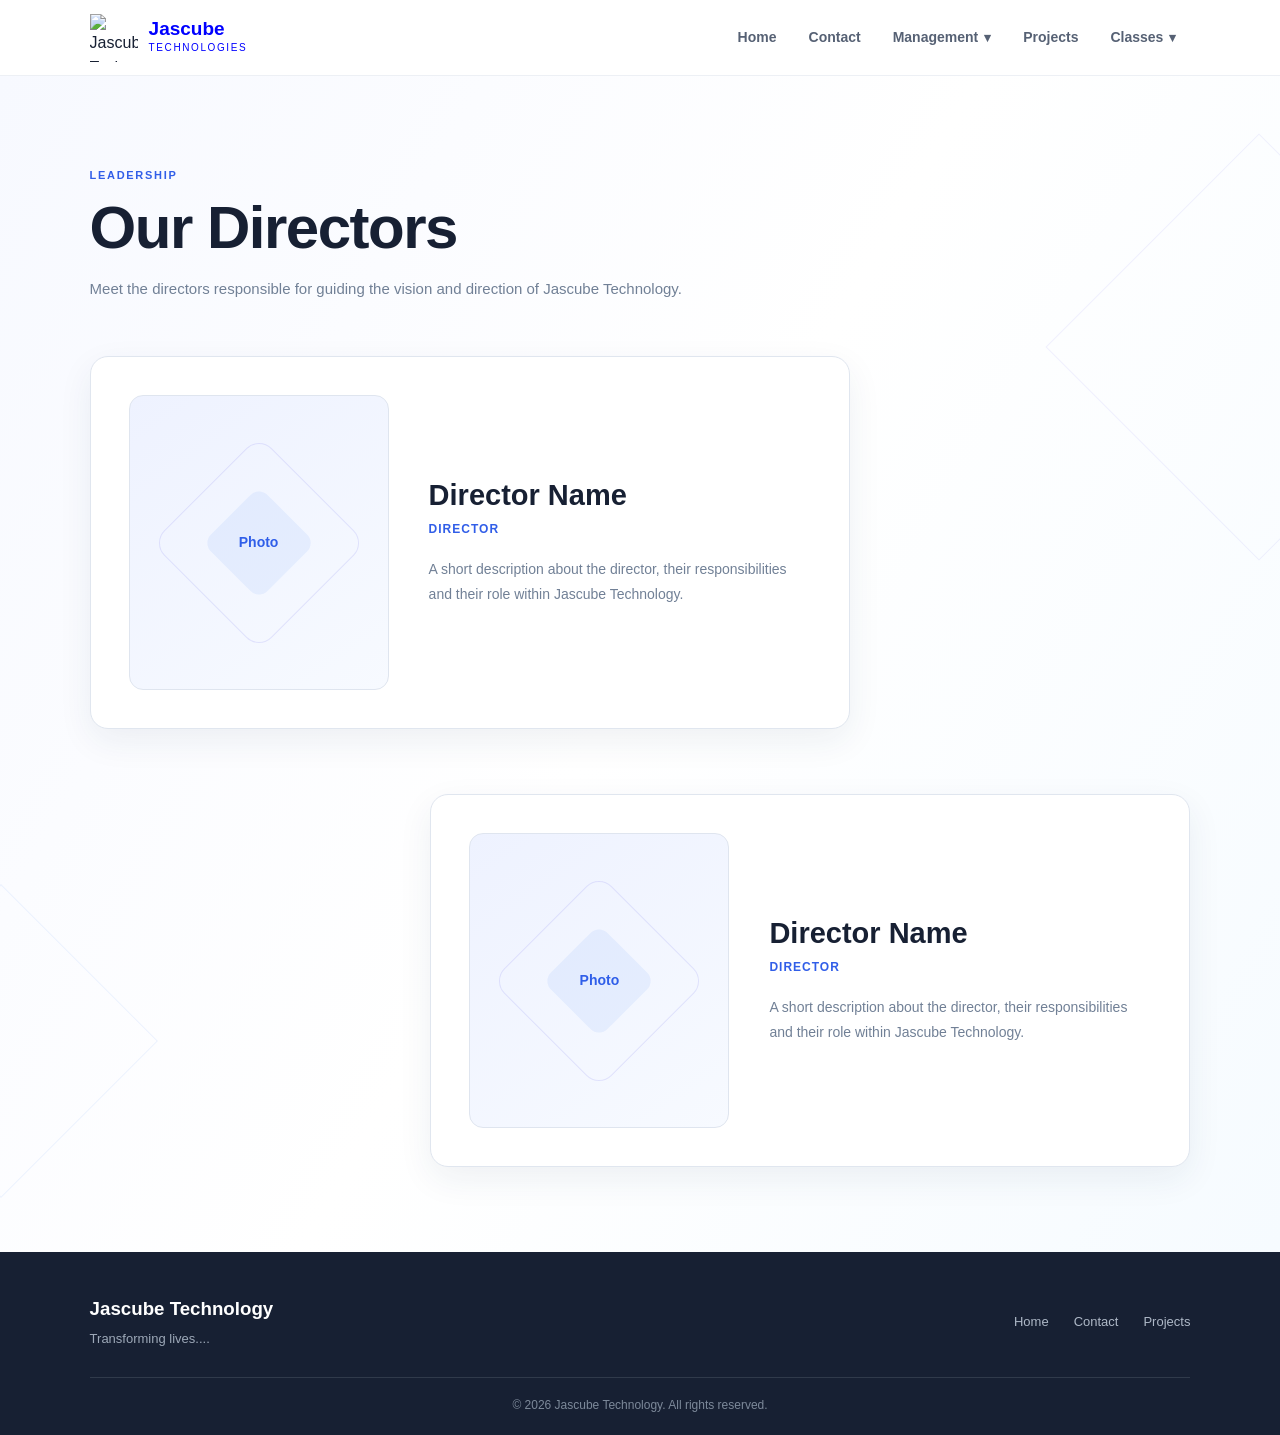
==== management/directors.html @ 3a6c5c26 "Initial Jascube Technology website" ====
<!DOCTYPE html>
<html lang="en">

<head>
    <meta charset="UTF-8">
    <meta name="viewport" content="width=device-width, initial-scale=1.0">

    <title>Directors | Jascube Technologies</title>

    <link rel="stylesheet" href="../css/style.css">
    <link rel="stylesheet" href="../css/management.css">
</head>

<body>

    <!-- =========================
         NAVBAR
    ========================== -->

    <header class="navbar">

    <a href="../index.html" class="logo">

    <img src="../images/jascube logo.png" alt="Jascube Technology">

    <div class="logo-text">
        <h2>Jascube</h2>
        <span>Technologies</span>
    </div>

    </a>


        <button class="menu-toggle" id="menuToggle">
            ☰
        </button>


        <nav class="nav-menu">

            <a href="../index.html">
                Home
            </a>

            <a href="../contact/contact.html">
                Contact
            </a>


            <!-- MANAGEMENT -->

            <div class="dropdown">

                <button class="dropdown-btn">
                    Management
                    <span>▾</span>
                </button>

                <div class="dropdown-menu">

                    <a href="admin-staff.html">
                        Admin Staff
                    </a>

                    <a href="directors.html">
                        Directors
                    </a>

                </div>

            </div>


            <!-- PROJECTS -->

            <a href="../projects/projects.html">
                Projects
            </a>


            <!-- CLASSES -->

            <div class="dropdown">

                <button class="dropdown-btn">
                    Classes
                    <span>▾</span>
                </button>

                <div class="dropdown-menu">

                    <a href="../classes/cybersecurity.html">
                        Cybersecurity
                    </a>

                    <a href="../classes/software-development.html">
                        Software Development
                    </a>

                    <a href="../classes/ai-automation.html">
                        AI & Automation
                    </a>

                    <a href="../classes/data-analysis.html">
                        Data Analysis
                    </a>

                </div>

            </div>

        </nav>

    </header>



    <!-- =========================
         DIRECTORS PAGE
    ========================== -->

    <main class="management-page">

        <section class="management-heading">

            <span>LEADERSHIP</span>

            <h1>
                Our Directors
            </h1>

            <p>
                Meet the directors responsible for guiding
                the vision and direction of Jascube Technology.
            </p>

        </section>



        <!-- =========================
             DIRECTORS
        ========================== -->

        <section class="directors-section">

            <div class="directors-grid">


                <!-- DIRECTOR 1 -->

                <article class="director-card director-one">

                    <div class="director-photo">
                        <span>Photo</span>
                    </div>

                    <div class="director-details">

                        <h2>
                            Director Name
                        </h2>

                        <span>
                            Director
                        </span>

                        <p>
                            A short description about the director,
                            their responsibilities and their role
                            within Jascube Technology.
                        </p>

                    </div>

                </article>



                <!-- DIRECTOR 2 -->

                <article class="director-card director-two">

                    <div class="director-photo">
                        <span>Photo</span>
                    </div>

                    <div class="director-details">

                        <h2>
                            Director Name
                        </h2>

                        <span>
                            Director
                        </span>

                        <p>
                            A short description about the director,
                            their responsibilities and their role
                            within Jascube Technology.
                        </p>

                    </div>

                </article>


            </div>

        </section>

    </main>



    <!-- =========================
         FOOTER
    ========================== -->

    <footer>

        <div class="footer-content">

            <div>
                <h3>Jascube Technology</h3>

                <p>
                 Transforming lives....
                </p>
            </div>


            <div class="footer-links">

                <a href="../index.html">
                    Home
                </a>

                <a href="../contact/contact.html">
                    Contact
                </a>

                <a href="../projects/projects.html">
                    Projects
                </a>

            </div>

        </div>


        <div class="copyright">

            © 2026 Jascube Technology.
            All rights reserved.

        </div>

    </footer>



    <script src="../js/script.js"></script>

</body>

</html>
---- css/style.css ----
/* =========================================================
   JASCUBE TECHNOLOGY
   GLOBAL STYLES
========================================================= */


/* =========================================================
   RESET
========================================================= */

* {
    margin: 0;
    padding: 0;
    box-sizing: border-box;
}

html {
    scroll-behavior: smooth;
    overflow-x: hidden;
}

body {
    font-family: Arial, Helvetica, sans-serif;
    background: #fff;
    color: #172033;
    line-height: 1.6;
    overflow-x: hidden;
}

a {
    text-decoration: none;
    color: inherit;
}

button {
    font-family: inherit;
}


/* =========================================================
   NAVBAR
========================================================= */

.navbar {
    height: 76px;
    padding: 0 7%;

    display: flex;
    align-items: center;
    justify-content: space-between;

    background: rgba(255, 255, 255, 0.97);

    border-bottom: 1px solid #edf0f5;

    position: relative;
    z-index: 1000;
}


/* LOGO */

.logo {
    display: flex;
    align-items: center;
    gap: 11px;
}

.logo-box {
    width: 42px;
    height: 42px;

    display: flex;
    align-items: center;
    justify-content: center;

    background: linear-gradient(135deg, #4f46e5, #2563eb);

    color: #ffffff;

    border-radius: 10px;

    font-size: 22px;
    font-weight: 800;

    box-shadow: 0 6px 18px rgba(79, 70, 229, 0.2);
}

.logo-text h2 {
    font-size: 19px;
    line-height: 1.1;

    color: #172033;
}

.logo-text span {
    display: block;

    font-size: 10px;

    color: #7b8495;

    letter-spacing: 1.6px;

    text-transform: uppercase;
}

/* LOGO */
.logo {
    display: flex;
    align-items: center;
    gap: 11px;
}

.logo img {
    width: 48px;
    height: 48px;
    object-fit: contain;

    animation: logoRoll 5s linear infinite;
}

/* LOGO ROTATION */
@keyframes logoRoll {
    from {
        transform: rotate(0deg);
    }

    to {
        transform: rotate(360deg);
    }
}

.logo-text h2 {
    font-size: 19px;
    line-height: 1.1;
    color: blue;
}

.logo-text span {
    display: block;
    font-size: 10px;
    color: blue;
    letter-spacing: 1.6px;
    text-transform: uppercase;
}


/* =========================================================
   NAVIGATION
========================================================= */

.nav-menu {
    display: flex;
    align-items: center;

    gap: 4px;
}

.nav-menu > a,
.dropdown-btn {
    padding: 9px 14px;

    background: transparent;

    border: none;

    color: #566174;

    font-size: 14px;

    font-weight: 600;

    cursor: pointer;

    border-radius: 7px;

    transition: 0.25s ease;
}

.nav-menu > a:hover,
.dropdown-btn:hover,
.nav-menu .active {
    color: #315ee8;

    background: #f2f5ff;
}


/* =========================================================
   DROPDOWNS
========================================================= */

.dropdown {
    position: relative;
}

.dropdown-btn {
    display: flex;

    align-items: center;

    gap: 6px;
}

.dropdown-btn span {
    font-size: 13px;
}

.dropdown-menu {
    position: absolute;

    top: calc(100% + 8px);

    left: 0;

    width: 235px;

    padding: 8px;

    background: #ffffff;

    border: 1px solid #e5e9f1;

    border-radius: 10px;

    box-shadow: 0 15px 35px rgba(28, 42, 70, 0.12);

    opacity: 0;

    visibility: hidden;

    transform: translateY(7px);

    transition: 0.2s ease;
}

.dropdown:hover .dropdown-menu {
    opacity: 1;

    visibility: visible;

    transform: translateY(0);
}

.dropdown-menu a {
    display: block;

    padding: 11px 13px;

    color: #566174;

    font-size: 14px;

    border-radius: 7px;

    transition: 0.2s ease;
}

.dropdown-menu a:hover {
    color: #315ee8;

    background: #f3f6ff;
}


/* =========================================================
   MOBILE MENU BUTTON
========================================================= */

.menu-toggle {
    display: none;

    background: transparent;

    border: none;

    color: #172033;

    font-size: 25px;

    cursor: pointer;
}


/* =========================================================
   GENERAL BUTTONS
========================================================= */

.btn {
    display: inline-flex;

    align-items: center;

    justify-content: center;

    padding: 12px 21px;

    border-radius: 7px;

    font-size: 14px;

    font-weight: 700;

    transition: 0.25s ease;
}

.primary-btn {
    color: #ffffff;

    background: linear-gradient(
        135deg,
        #4f46e5,
        #2563eb
    );

    border: none;

    box-shadow: 0 7px 20px rgba(49, 94, 232, 0.2);
}

.primary-btn:hover {
    transform: translateY(-2px);

    box-shadow: 0 10px 25px rgba(49, 94, 232, 0.27);
}

.secondary-btn {
    color: #315ee8;

    background: #ffffff;

    border: 1px solid #d9e0ee;
}

.secondary-btn:hover {
    background: #f5f7fb;

    transform: translateY(-2px);
}


/* =========================================================
   FOOTER
========================================================= */

footer {
    padding: 42px 7% 20px;

    background: #172033;

    color: #ffffff;
}

.footer-content {
    display: flex;

    justify-content: space-between;

    gap: 40px;

    padding-bottom: 27px;
}

.footer-content h3 {
    margin-bottom: 5px;
}

.footer-content p {
    color: #9da8b8;

    font-size: 13px;
}

.footer-links {
    display: flex;

    align-items: center;

    gap: 25px;
}

.footer-links a {
    color: #aeb8c7;

    font-size: 13px;

    transition: 0.2s ease;
}

.footer-links a:hover {
    color: #ffffff;
}

.copyright {
    padding-top: 18px;

    border-top: 1px solid #303a4b;

    color: #7d899a;

    font-size: 12px;

    text-align: center;
}


/* =========================================================
   RESPONSIVE NAVIGATION
========================================================= */

@media (max-width: 1000px) {

    .nav-menu {
        gap: 2px;
    }

    .nav-menu > a,
    .dropdown-btn {
        padding: 9px 10px;
    }
}


/* =========================================================
   MOBILE
========================================================= */

@media (max-width: 760px) {

    .navbar {
        height: 70px;

        padding: 0 5%;
    }

    .menu-toggle {
        display: block;
    }

    .nav-menu {
        position: absolute;

        top: 70px;

        left: 5%;

        right: 5%;

        display: none;

        flex-direction: column;

        align-items: stretch;

        padding: 10px;

        background: #ffffff;

        border: 1px solid #e0e5ed;

        border-radius: 10px;

        box-shadow: 0 15px 35px rgba(25, 40, 70, 0.12);
    }

    .nav-menu.show {
        display: flex;
    }

    .nav-menu > a,
    .dropdown-btn {
        width: 100%;

        padding: 12px;

        text-align: left;
    }

    .dropdown-menu {
        position: static;

        display: none;

        width: 100%;

        margin-top: 3px;

        box-shadow: none;

        opacity: 1;

        visibility: visible;

        transform: none;
    }

    .dropdown:hover .dropdown-menu {
        display: none;
    }

    .dropdown.open .dropdown-menu {
        display: block;
    }

    .footer-content {
        flex-direction: column;
    }

    .footer-links {
        flex-wrap: wrap;
    }
}


/* =========================================================
   SMALL PHONES
========================================================= */

@media (max-width: 450px) {

    .logo-text h2 {
        font-size: 17px;
    }

    .logo-box {
        width: 39px;
        height: 39px;

        font-size: 20px;
    }
}
---- css/management.css ----
/* =========================================================
   JASCUBE TECHNOLOGY
   MANAGEMENT PAGE STYLES
========================================================= */


/* =========================================================
   MANAGEMENT PAGE
========================================================= */

.management-page {
    min-height: calc(100vh - 76px);

    padding: 85px 7%;

    background: linear-gradient(
        120deg,
        #f7f9ff,
        #ffffff,
        #f6fbff
    );

    position: relative;

    overflow: hidden;
}


/* =========================================================
   MANAGEMENT HEADING
========================================================= */

.management-heading {
    max-width: 700px;

    margin-bottom: 55px;

    position: relative;

    z-index: 2;
}

.management-heading > span {
    color: #315ee8;

    font-size: 11px;

    font-weight: 700;

    letter-spacing: 1.7px;
}

.management-heading h1 {
    margin-top: 8px;

    color: #172033;

    font-size: clamp(42px, 5vw, 60px);

    line-height: 1.1;

    letter-spacing: -1.5px;
}

.management-heading p {
    max-width: 620px;

    margin-top: 15px;

    color: #718096;

    font-size: 15px;

    line-height: 1.7;
}


/* =========================================================
   ADMIN STAFF
========================================================= */

.staff-section {
    position: relative;

    z-index: 2;
}

.staff-grid {
    display: grid;

    grid-template-columns: repeat(3, 1fr);

    gap: 25px;
}

.staff-card {
    padding: 25px;

    background: #ffffff;

    border: 1px solid #e1e6ef;

    border-radius: 15px;

    box-shadow:
        0 8px 25px rgba(31, 51, 83, 0.05);

    transition: 0.25s ease;
}

.staff-card:hover {
    transform: translateY(-5px);

    box-shadow:
        0 15px 35px rgba(31, 51, 83, 0.09);
}


/* STAFF PHOTO */

.staff-photo {
    width: 100%;

    height: 250px;

    display: flex;

    align-items: center;

    justify-content: center;

    margin-bottom: 22px;

    background: #eef2ff;

    border: 1px solid #e0e6f0;

    border-radius: 12px;

    color: #315ee8;

    font-size: 13px;

    font-weight: 600;
}


/* STAFF DETAILS */

.staff-details h2 {
    margin-bottom: 5px;

    color: #172033;

    font-size: 20px;
}

.staff-details > span {
    display: block;

    margin-bottom: 12px;

    color: #315ee8;

    font-size: 11px;

    font-weight: 700;

    text-transform: uppercase;

    letter-spacing: 1px;
}

.staff-details p {
    color: #718096;

    font-size: 13px;

    line-height: 1.7;
}


/* =========================================================
   DIRECTORS
========================================================= */

.directors-section {
    width: 100%;

    margin-top: 20px;

    position: relative;

    z-index: 2;
}


/* =========================
   DIRECTOR LAYOUT
========================= */

.directors-grid {
    width: 100%;

    display: flex;

    flex-direction: column;

    gap: 65px;
}


/* =========================
   DIRECTOR CARD
========================= */

.director-card {
    width: 760px;

    min-height: 350px;

    display: flex;

    align-items: center;

    gap: 40px;

    padding: 38px;

    background: #ffffff;

    border: 1px solid #e0e6ef;

    border-radius: 18px;

    box-shadow:
        0 12px 35px rgba(31, 51, 83, 0.07);

    transition: 0.25s ease;
}

.director-card:hover {
    transform: translateY(-5px);

    box-shadow:
        0 18px 40px rgba(31, 51, 83, 0.11);
}


/* =========================
   STAGGERED POSITION
========================= */

.director-one {
    align-self: flex-start;
}

.director-two {
    align-self: flex-end;
}


/* =========================
   DIRECTOR PHOTO
========================= */

.director-photo {
    width: 260px;

    height: 295px;

    flex-shrink: 0;

    display: flex;

    align-items: center;

    justify-content: center;

    background: linear-gradient(
        145deg,
        #eef2ff,
        #f7faff
    );

    border: 1px solid #dfe5ef;

    border-radius: 14px;

    color: #315ee8;

    font-size: 14px;

    font-weight: 600;

    overflow: hidden;

    position: relative;
}


/* SUBTLE DECORATION */

.director-photo::before {
    content: "";

    position: absolute;

    width: 150px;

    height: 150px;

    border: 1px solid rgba(79, 70, 229, 0.12);

    transform: rotate(45deg);

    border-radius: 18px;
}

.director-photo::after {
    content: "";

    position: absolute;

    width: 80px;

    height: 80px;

    background: rgba(37, 99, 235, 0.07);

    transform: rotate(45deg);

    border-radius: 12px;
}


/* =========================
   DIRECTOR DETAILS
========================= */

.director-details {
    flex: 1;
}

.director-details h2 {
    margin-bottom: 7px;

    color: #172033;

    font-size: 29px;

    line-height: 1.2;
}

.director-details > span {
    display: block;

    margin-bottom: 18px;

    color: #315ee8;

    font-size: 12px;

    font-weight: 700;

    text-transform: uppercase;

    letter-spacing: 1px;
}

.director-details p {
    color: #718096;

    font-size: 14px;

    line-height: 1.8;
}


/* =========================================================
   SUBTLE PAGE DECORATION
========================================================= */

.management-page::before {
    content: "";

    position: absolute;

    width: 300px;

    height: 300px;

    right: -130px;

    top: 120px;

    border: 1px solid rgba(79, 70, 229, 0.08);

    transform: rotate(45deg);

    pointer-events: none;
}

.management-page::after {
    content: "";

    position: absolute;

    width: 220px;

    height: 220px;

    left: -110px;

    bottom: 100px;

    border: 1px solid rgba(37, 99, 235, 0.07);

    transform: rotate(45deg);

    pointer-events: none;
}


/* =========================================================
   TABLET
========================================================= */

@media (max-width: 1050px) {

    .staff-grid {
        grid-template-columns: repeat(2, 1fr);
    }

    .director-card {
        width: 80%;
    }

}


/* =========================================================
   SMALL TABLET
========================================================= */

@media (max-width: 850px) {

    .director-card {
        width: 92%;
    }

}


/* =========================================================
   MOBILE
========================================================= */

@media (max-width: 760px) {

    .management-page {
        min-height: auto;

        padding: 65px 5%;
    }

    .management-heading {
        margin-bottom: 40px;
    }

    .staff-grid {
        grid-template-columns: 1fr;
    }

    .director-one,
    .director-two {
        align-self: center;
    }

    .director-card {
        width: 100%;
    }

}


/* =========================================================
   SMALL PHONES
========================================================= */

@media (max-width: 550px) {

    .management-heading h1 {
        font-size: 40px;
    }

    .director-card {
        flex-direction: column;

        align-items: stretch;

        padding: 25px;
    }

    .director-photo {
        width: 100%;

        height: 300px;
    }

}
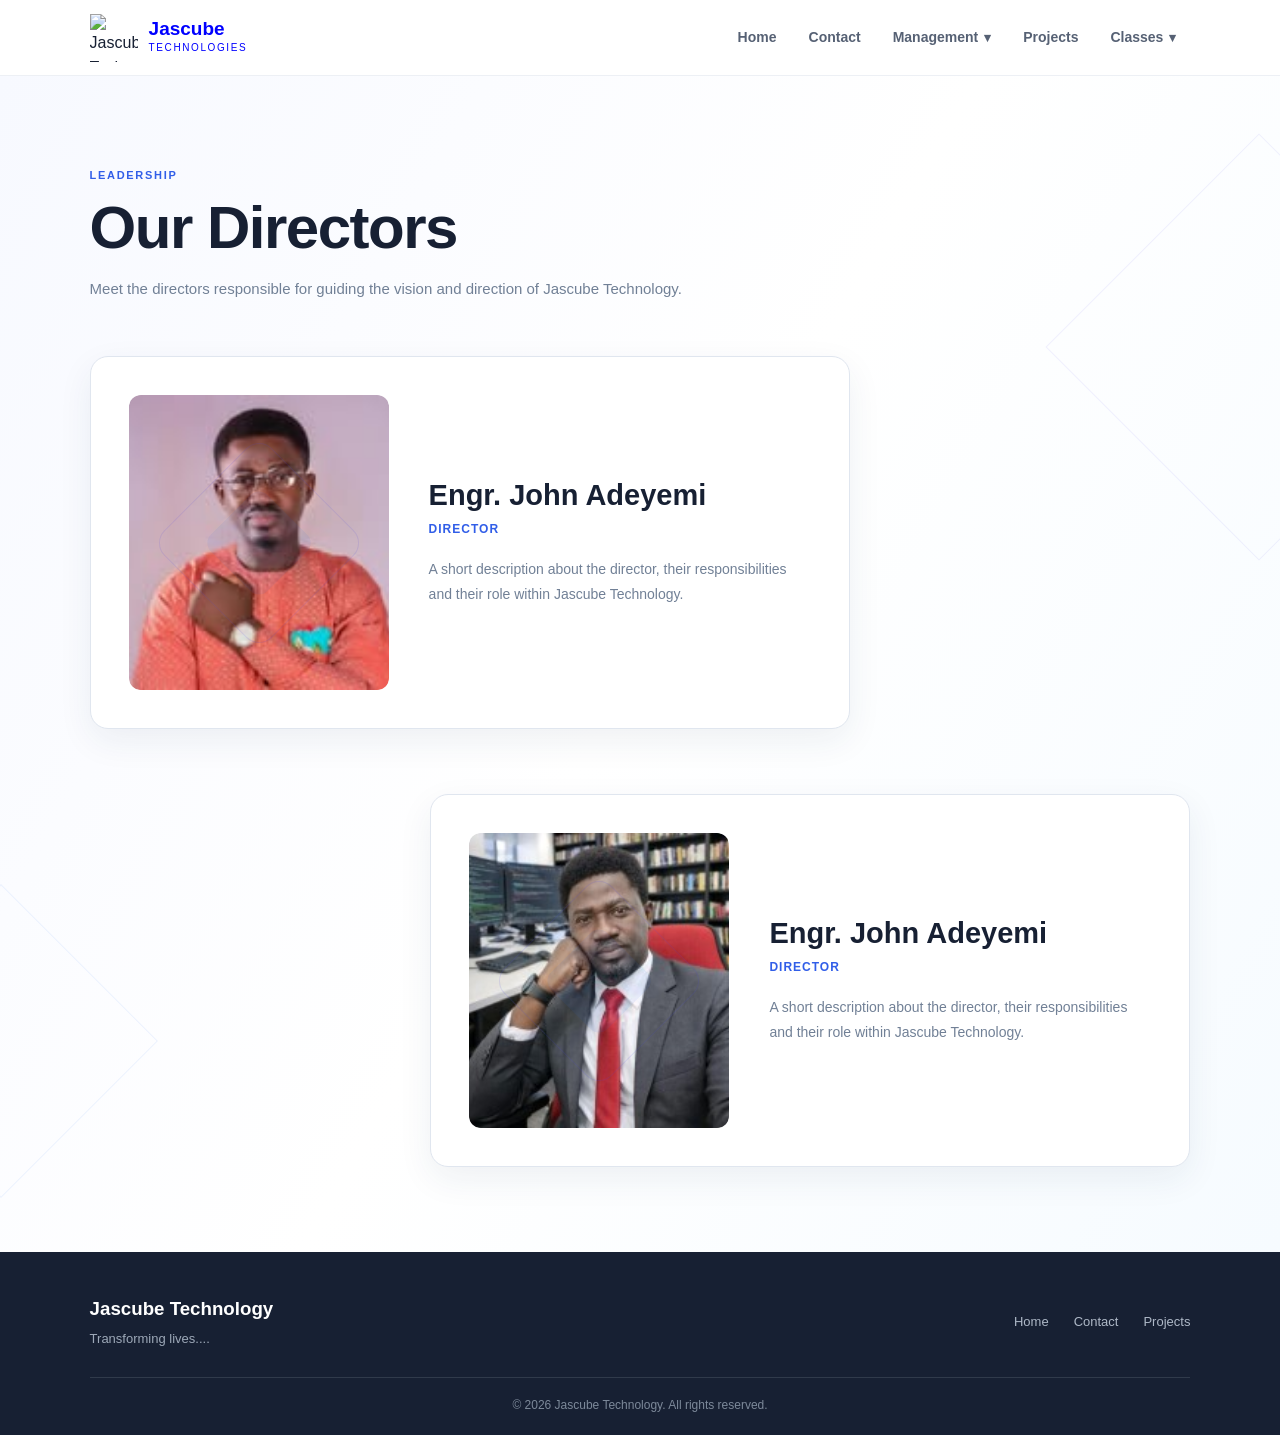
==== commit 788804b5: "Update management pages and images" ====
--- a/management/directors.html
+++ b/management/directors.html
@@ -150,15 +150,14 @@
                 <!-- DIRECTOR 1 -->
 
                 <article class="director-card director-one">
-
                     <div class="director-photo">
-                        <span>Photo</span>
+                       <img src="../images/Mr john 2.jpg" alt="Director 1">
                     </div>
 
                     <div class="director-details">
 
                         <h2>
-                            Director Name
+                            Engr. John Adeyemi
                         </h2>
 
                         <span>
@@ -182,13 +181,13 @@
                 <article class="director-card director-two">
 
                     <div class="director-photo">
-                        <span>Photo</span>
+                       <img src="../images/Mr john.jpg" alt="Director 2">
                     </div>
 
                     <div class="director-details">
 
                         <h2>
-                            Director Name
+                            Engr. John Adeyemi
                         </h2>
 
                         <span>
--- a/css/management.css
+++ b/css/management.css
@@ -266,38 +266,21 @@
 
 .director-photo {
     width: 260px;
-
     height: 295px;
-
-    flex-shrink: 0;
-
     display: flex;
-
     align-items: center;
-
     justify-content: center;
-
-    background: linear-gradient(
-        145deg,
-        #eef2ff,
-        #f7faff
-    );
-
-    border: 1px solid #dfe5ef;
-
-    border-radius: 14px;
-
-    color: #315ee8;
-
-    font-size: 14px;
-
-    font-weight: 600;
-
     overflow: hidden;
-
-    position: relative;
-}
-
+    border-radius: 12px;
+}
+
+.director-photo img {
+    width: 100%;
+    height: 100%;
+    object-fit: cover;
+    display: block;
+    border-radius: 10px;
+}
 
 /* SUBTLE DECORATION */
 
